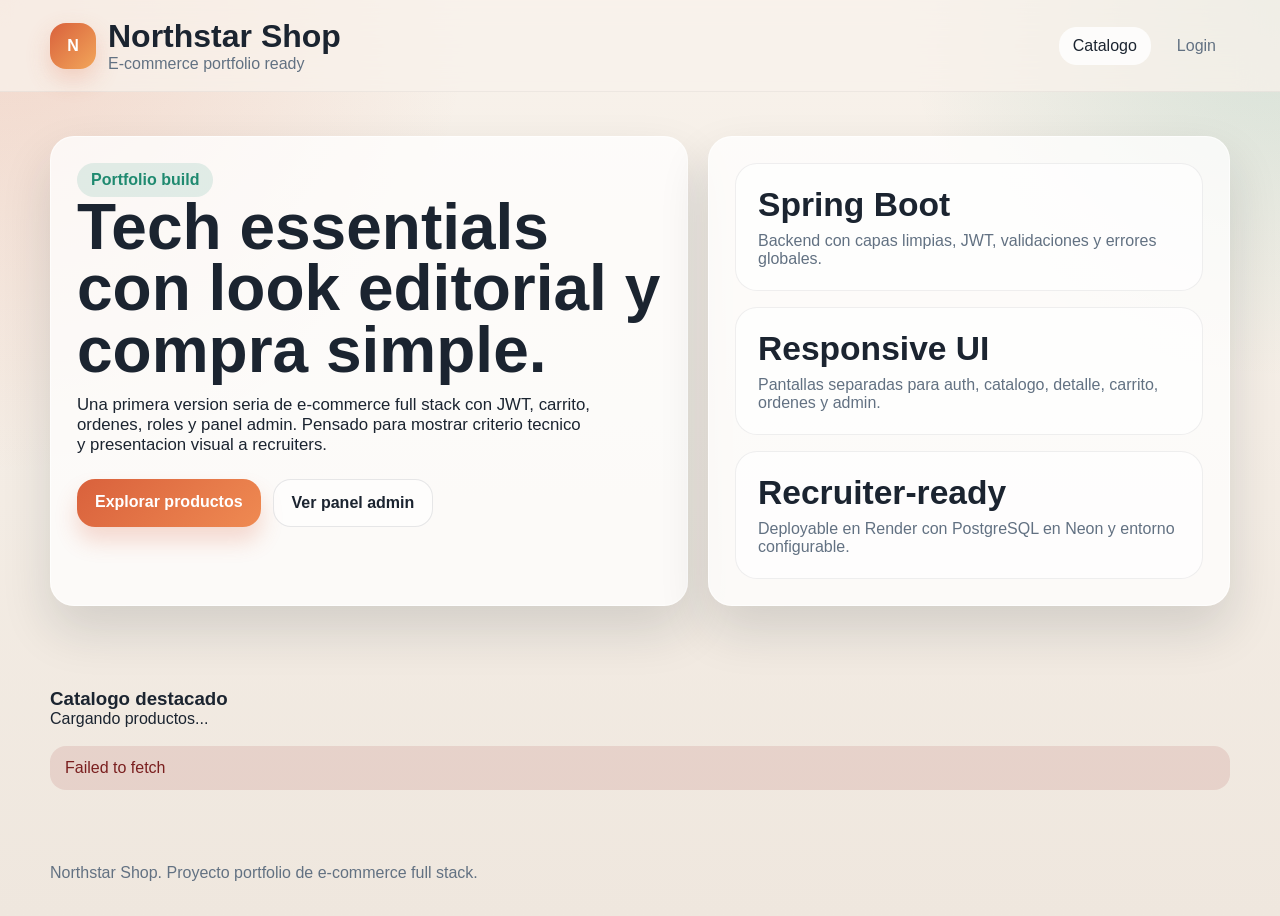
==== frontend/index.html @ 26df7581 "Initial portfolio e-commerce" ====
<!DOCTYPE html>
<html lang="es">
<head>
    <meta charset="UTF-8">
    <meta name="viewport" content="width=device-width, initial-scale=1.0">
    <title>Northstar Shop | Catalogo</title>
    <link rel="stylesheet" href="css/styles.css">
</head>
<body>
    <header class="topbar">
        <div class="shell topbar-inner">
            <a class="brand" href="index.html">
                <div class="brand-mark">N</div>
                <div class="brand-copy">
                    <h1>Northstar Shop</h1>
                    <p>E-commerce portfolio ready</p>
                </div>
            </a>
            <nav class="nav-links" data-auth-links></nav>
        </div>
    </header>

    <main>
        <section class="hero">
            <div class="shell hero-grid">
                <article class="hero-panel hero-copy">
                    <span class="eyebrow">Portfolio build</span>
                    <h2>Tech essentials con look editorial y compra simple.</h2>
                    <p>Una primera version seria de e-commerce full stack con JWT, carrito, ordenes, roles y panel admin. Pensado para mostrar criterio tecnico y presentacion visual a recruiters.</p>
                    <div class="cta-row">
                        <a class="btn" href="#catalog">Explorar productos</a>
                        <a class="btn-outline" href="admin.html">Ver panel admin</a>
                    </div>
                </article>
                <aside class="glass-card stats">
                    <div class="stat-card">
                        <strong>Spring Boot</strong>
                        <span class="meta">Backend con capas limpias, JWT, validaciones y errores globales.</span>
                    </div>
                    <div class="stat-card">
                        <strong>Responsive UI</strong>
                        <span class="meta">Pantallas separadas para auth, catalogo, detalle, carrito, ordenes y admin.</span>
                    </div>
                    <div class="stat-card">
                        <strong data-user-name>Recruiter-ready</strong>
                        <span class="meta">Deployable en Render con PostgreSQL en Neon y entorno configurable.</span>
                    </div>
                </aside>
            </div>
        </section>

        <section class="section" id="catalog">
            <div class="shell">
                <div class="section-head">
                    <div>
                        <h3>Catalogo destacado</h3>
                        <p id="catalogCount">Cargando productos...</p>
                    </div>
                    <div class="pill-row" id="categoryFilters"></div>
                </div>
                <div id="catalogMessage" class="message"></div>
                <div class="product-grid" id="productGrid"></div>
            </div>
        </section>
    </main>

    <footer class="footer">
        <div class="shell">Northstar Shop. Proyecto portfolio de e-commerce full stack.</div>
    </footer>

    <script src="js/config.js"></script>
    <script src="js/common.js"></script>
    <script src="js/catalog.js"></script>
</body>
</html>
---- frontend/css/styles.css ----
:root {
    --bg: #f4efe8;
    --surface: rgba(255, 255, 255, 0.72);
    --surface-strong: #fffaf5;
    --surface-dark: #1d2935;
    --text: #1b2430;
    --muted: #627182;
    --line: rgba(27, 36, 48, 0.09);
    --primary: #d9613c;
    --primary-dark: #b64727;
    --accent: #1f8a70;
    --shadow: 0 24px 50px rgba(23, 33, 43, 0.14);
    --radius: 24px;
    --radius-sm: 16px;
    --container: 1180px;
}

* { box-sizing: border-box; }
html { scroll-behavior: smooth; }
body {
    margin: 0;
    font-family: "Segoe UI", "Helvetica Neue", sans-serif;
    color: var(--text);
    background:
        radial-gradient(circle at top left, rgba(217, 97, 60, 0.18), transparent 30%),
        radial-gradient(circle at top right, rgba(31, 138, 112, 0.16), transparent 24%),
        linear-gradient(180deg, #f8f2eb 0%, #efe7de 100%);
    min-height: 100vh;
}
a { color: inherit; text-decoration: none; }
button, input, select, textarea { font: inherit; }
.shell { width: min(100% - 32px, var(--container)); margin: 0 auto; }
.topbar {
    position: sticky; top: 0; z-index: 50; backdrop-filter: blur(18px);
    background: rgba(248, 242, 235, 0.75); border-bottom: 1px solid rgba(27, 36, 48, 0.05);
}
.topbar-inner, .section-head, .cta-row, .pill-row, .nav-links, .quantity-row, .brand {
    display: flex; gap: 12px; flex-wrap: wrap;
}
.topbar-inner, .section-head { justify-content: space-between; align-items: end; }
.brand { align-items: center; }
.topbar-inner { padding: 18px 0; align-items: center; }
.brand-mark {
    width: 46px; height: 46px; border-radius: 16px; display: grid; place-items: center; color: white;
    font-weight: 800; background: linear-gradient(135deg, var(--primary), #f2a65a);
    box-shadow: 0 10px 24px rgba(217, 97, 60, 0.24);
}
.brand-copy h1, .brand-copy p, .section-head h3, .section-head p, .hero-copy h2, .hero-copy p { margin: 0; }
.brand-copy p, .meta, .helper-text, .empty-state, .notice { color: var(--muted); }
.nav-links a, .nav-links button, .pill, .btn, .btn-outline, .btn-muted, .danger-btn {
    border-radius: 18px; cursor: pointer; transition: 0.2s ease;
}
.nav-links a, .nav-links button, .pill {
    border: 0; background: transparent; padding: 10px 14px; color: var(--muted);
}
.nav-links a:hover, .nav-links button:hover, .nav-links .active { color: var(--text); background: rgba(255,255,255,0.8); }
.hero, .auth-wrapper, .detail-wrapper, .cart-wrapper, .orders-wrapper, .admin-wrapper { padding: 44px 0 54px; }
.hero-grid, .detail-grid, .cart-layout, .split-2, .product-grid, .admin-grid, .order-grid {
    display: grid; gap: 20px;
}
.hero-grid, .detail-grid { grid-template-columns: 1.1fr 0.9fr; }
.cart-layout { grid-template-columns: 1.5fr 0.9fr; overflow: hidden; }
.split-2 { grid-template-columns: repeat(2, 1fr); }
.product-grid, .admin-grid, .order-grid { grid-template-columns: repeat(auto-fit, minmax(260px, 1fr)); }
.hero-panel, .glass-card, .product-card, .order-card, .panel-card, .auth-card, .detail-grid, .cart-layout {
    background: rgba(255,255,255,0.75); border: 1px solid rgba(255,255,255,0.65); border-radius: var(--radius); box-shadow: var(--shadow);
}
.hero-copy, .stats, .auth-card, .detail-copy, .cart-items, .cart-summary, .order-card, .panel-card { padding: 26px; }
.stats { display: grid; gap: 16px; }
.stat-card { background: rgba(255,255,255,0.65); border-radius: 22px; padding: 22px; border: 1px solid rgba(27,36,48,0.07); }
.stat-card strong { display: block; font-size: 2.1rem; margin-bottom: 8px; }
.eyebrow, .label {
    display: inline-flex; padding: 8px 14px; border-radius: 999px; font-weight: 700;
    background: rgba(31,138,112,0.12); color: var(--accent);
}
.hero-copy h2 { font-size: clamp(2.2rem, 5vw, 4.2rem); line-height: 0.96; margin-bottom: 14px; }
.hero-copy p { margin-bottom: 24px; font-size: 1.05rem; max-width: 55ch; }
.btn, .btn-outline, .btn-muted, .danger-btn { border: 0; padding: 14px 18px; font-weight: 700; }
.btn { background: linear-gradient(135deg, var(--primary), #ef8a52); color: white; box-shadow: 0 14px 22px rgba(217,97,60,0.22); }
.btn-outline { border: 1px solid rgba(27,36,48,0.1); background: rgba(255,255,255,0.55); color: var(--text); }
.btn-muted { background: rgba(27,36,48,0.06); color: var(--text); }
.danger-btn { background: #982f2f; color: #fff; }
.pill { border: 1px solid rgba(27,36,48,0.08); background: rgba(255,255,255,0.55); }
.pill.active { background: var(--surface-dark); color: white; }
.section { padding: 28px 0 42px; }
.section-head { margin-bottom: 18px; }
.product-card { overflow: hidden; }
.product-card img, .detail-image img { width: 100%; height: 230px; object-fit: cover; display: block; }
.product-copy { padding: 18px; }
.price { font-size: 1.45rem; font-weight: 800; margin: 14px 0 10px; }
.stack, .form-grid, .field { display: grid; gap: 14px; }
.auth-card { width: min(100%, 520px); margin: 0 auto; }
.field label { font-size: 0.92rem; color: var(--muted); font-weight: 600; }
.field input, .field textarea, .field select {
    width: 100%; border: 1px solid rgba(27,36,48,0.1); background: rgba(255,255,255,0.86);
    padding: 14px 16px; border-radius: 16px; outline: none;
}
.field textarea { min-height: 120px; resize: vertical; }
.message { padding: 13px 15px; border-radius: 16px; display: none; margin-bottom: 14px; }
.message.error { display: block; background: rgba(152,47,47,0.12); color: #7a1f1f; }
.message.success { display: block; background: rgba(31,138,112,0.12); color: #13614f; }
.cart-summary { background: rgba(29,41,53,0.96); color: white; }
.cart-item {
    display: grid; grid-template-columns: 88px 1fr auto; gap: 16px; padding: 16px 0; border-bottom: 1px solid var(--line);
}
.cart-item img { width: 88px; height: 88px; object-fit: cover; border-radius: 18px; }
.table-shell { overflow-x: auto; }
table { width: 100%; border-collapse: collapse; }
th, td { text-align: left; padding: 14px 8px; border-bottom: 1px solid var(--line); }
.footer { padding: 18px 0 34px; color: var(--muted); }

@media (max-width: 960px) {
    .hero-grid, .detail-grid, .cart-layout { grid-template-columns: 1fr; }
}

@media (max-width: 720px) {
    .topbar-inner, .section-head { align-items: start; flex-direction: column; }
    .split-2 { grid-template-columns: 1fr; }
    .cart-item { grid-template-columns: 1fr; }
}
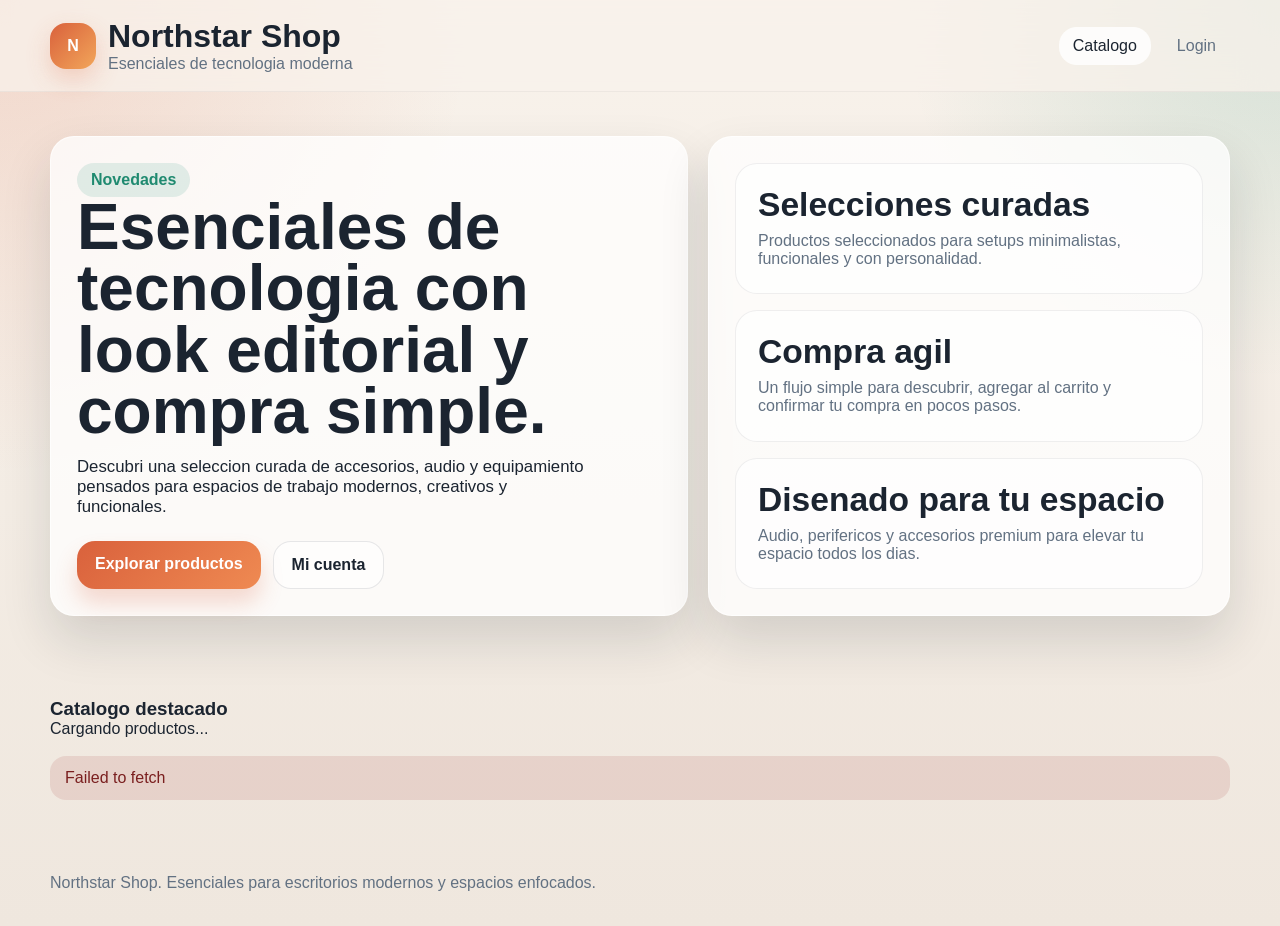
==== commit 1d46f5fc: "Translate storefront copy to Spanish" ====
--- a/frontend/index.html
+++ b/frontend/index.html
@@ -13,7 +13,7 @@
                 <div class="brand-mark">N</div>
                 <div class="brand-copy">
                     <h1>Northstar Shop</h1>
-                    <p>E-commerce portfolio ready</p>
+                    <p>Esenciales de tecnologia moderna</p>
                 </div>
             </a>
             <nav class="nav-links" data-auth-links></nav>
@@ -24,26 +24,26 @@
         <section class="hero">
             <div class="shell hero-grid">
                 <article class="hero-panel hero-copy">
-                    <span class="eyebrow">Portfolio build</span>
-                    <h2>Tech essentials con look editorial y compra simple.</h2>
-                    <p>Una primera version seria de e-commerce full stack con JWT, carrito, ordenes, roles y panel admin. Pensado para mostrar criterio tecnico y presentacion visual a recruiters.</p>
+                    <span class="eyebrow">Novedades</span>
+                    <h2>Esenciales de tecnologia con look editorial y compra simple.</h2>
+                    <p>Descubri una seleccion curada de accesorios, audio y equipamiento pensados para espacios de trabajo modernos, creativos y funcionales.</p>
                     <div class="cta-row">
                         <a class="btn" href="#catalog">Explorar productos</a>
-                        <a class="btn-outline" href="admin.html">Ver panel admin</a>
+                        <a class="btn-outline" href="login.html">Mi cuenta</a>
                     </div>
                 </article>
                 <aside class="glass-card stats">
                     <div class="stat-card">
-                        <strong>Spring Boot</strong>
-                        <span class="meta">Backend con capas limpias, JWT, validaciones y errores globales.</span>
+                        <strong>Selecciones curadas</strong>
+                        <span class="meta">Productos seleccionados para setups minimalistas, funcionales y con personalidad.</span>
                     </div>
                     <div class="stat-card">
-                        <strong>Responsive UI</strong>
-                        <span class="meta">Pantallas separadas para auth, catalogo, detalle, carrito, ordenes y admin.</span>
+                        <strong>Compra agil</strong>
+                        <span class="meta">Un flujo simple para descubrir, agregar al carrito y confirmar tu compra en pocos pasos.</span>
                     </div>
                     <div class="stat-card">
-                        <strong data-user-name>Recruiter-ready</strong>
-                        <span class="meta">Deployable en Render con PostgreSQL en Neon y entorno configurable.</span>
+                        <strong data-user-name>Disenado para tu espacio</strong>
+                        <span class="meta">Audio, perifericos y accesorios premium para elevar tu espacio todos los dias.</span>
                     </div>
                 </aside>
             </div>
@@ -65,7 +65,7 @@
     </main>
 
     <footer class="footer">
-        <div class="shell">Northstar Shop. Proyecto portfolio de e-commerce full stack.</div>
+        <div class="shell">Northstar Shop. Esenciales para escritorios modernos y espacios enfocados.</div>
     </footer>
 
     <script src="js/config.js"></script>
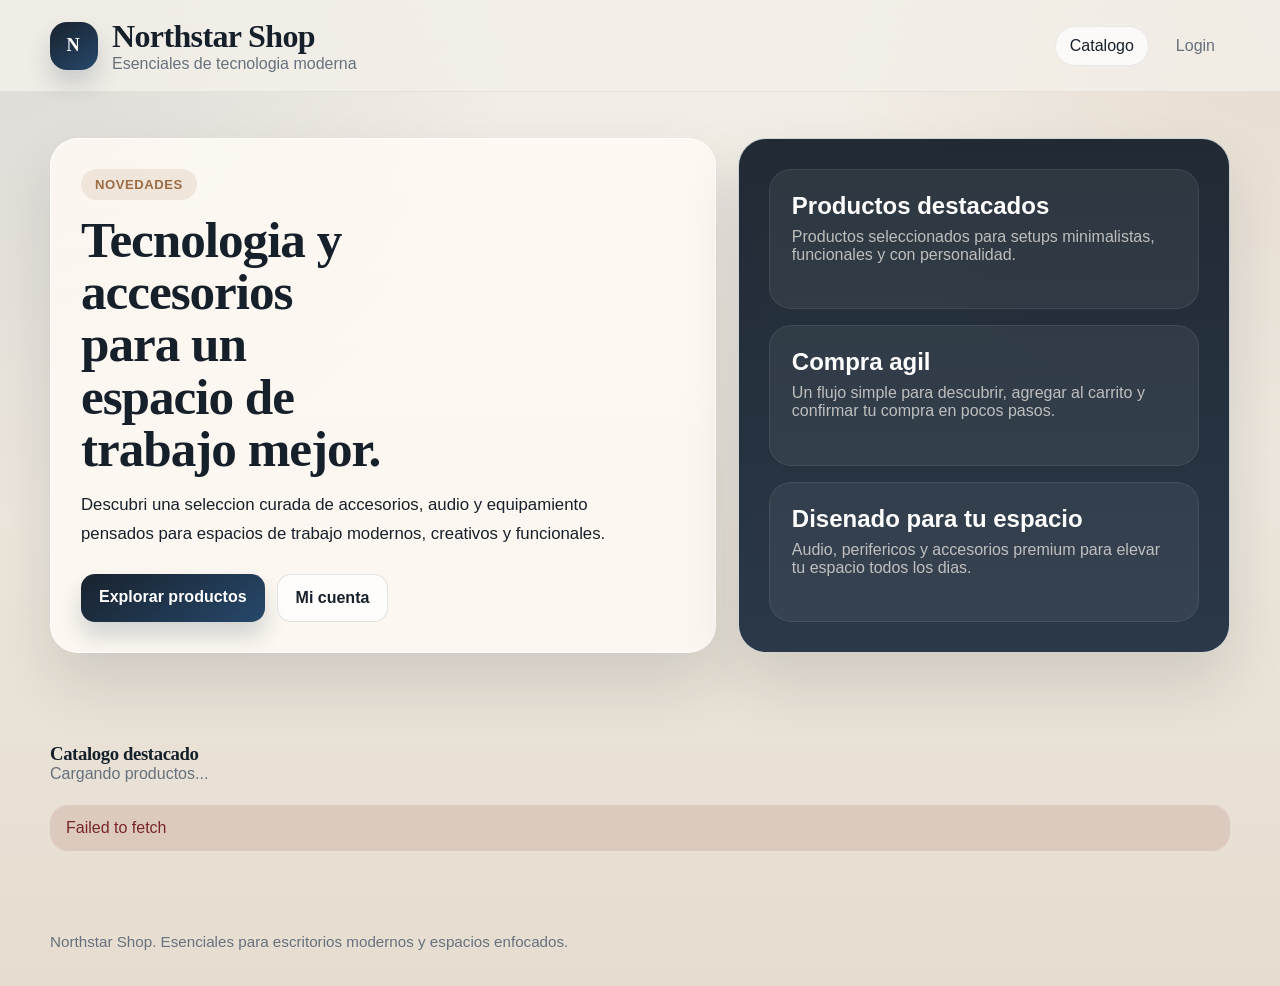
==== commit 21921e3e: "Refine hero copy and layout balance" ====
--- a/frontend/index.html
+++ b/frontend/index.html
@@ -25,7 +25,7 @@
             <div class="shell hero-grid">
                 <article class="hero-panel hero-copy">
                     <span class="eyebrow">Novedades</span>
-                    <h2>Esenciales de tecnologia con look editorial y compra simple.</h2>
+                    <h2>Tecnologia y accesorios para un espacio de trabajo mejor.</h2>
                     <p>Descubri una seleccion curada de accesorios, audio y equipamiento pensados para espacios de trabajo modernos, creativos y funcionales.</p>
                     <div class="cta-row">
                         <a class="btn" href="#catalog">Explorar productos</a>
@@ -34,7 +34,7 @@
                 </article>
                 <aside class="glass-card stats">
                     <div class="stat-card">
-                        <strong>Selecciones curadas</strong>
+                        <strong>Productos destacados</strong>
                         <span class="meta">Productos seleccionados para setups minimalistas, funcionales y con personalidad.</span>
                     </div>
                     <div class="stat-card">
--- a/frontend/css/styles.css
+++ b/frontend/css/styles.css
@@ -1,120 +1,564 @@
 :root {
-    --bg: #f4efe8;
-    --surface: rgba(255, 255, 255, 0.72);
-    --surface-strong: #fffaf5;
-    --surface-dark: #1d2935;
-    --text: #1b2430;
-    --muted: #627182;
-    --line: rgba(27, 36, 48, 0.09);
-    --primary: #d9613c;
-    --primary-dark: #b64727;
-    --accent: #1f8a70;
-    --shadow: 0 24px 50px rgba(23, 33, 43, 0.14);
-    --radius: 24px;
-    --radius-sm: 16px;
+    --bg: #f3efe8;
+    --bg-deep: #e6ddd0;
+    --surface: rgba(255, 251, 245, 0.84);
+    --surface-strong: #fffdf9;
+    --surface-dark: #18222d;
+    --surface-dark-soft: #223142;
+    --text: #16202a;
+    --muted: #66717d;
+    --line: rgba(22, 32, 42, 0.1);
+    --line-strong: rgba(22, 32, 42, 0.18);
+    --primary: #16324f;
+    --primary-soft: #27486b;
+    --accent: #9c6b44;
+    --accent-soft: rgba(156, 107, 68, 0.12);
+    --success-bg: rgba(31, 123, 91, 0.12);
+    --success-text: #175f47;
+    --danger-bg: rgba(142, 47, 47, 0.12);
+    --danger-text: #772727;
+    --shadow-lg: 0 30px 60px rgba(16, 24, 32, 0.12);
+    --shadow-md: 0 18px 34px rgba(16, 24, 32, 0.08);
+    --radius-xl: 28px;
+    --radius-lg: 22px;
+    --radius-md: 18px;
+    --radius-sm: 14px;
     --container: 1180px;
 }
 
-* { box-sizing: border-box; }
-html { scroll-behavior: smooth; }
+* {
+    box-sizing: border-box;
+}
+
+html {
+    scroll-behavior: smooth;
+}
+
 body {
     margin: 0;
-    font-family: "Segoe UI", "Helvetica Neue", sans-serif;
+    min-height: 100vh;
+    font-family: "Aptos", "Segoe UI Variable", "Segoe UI", sans-serif;
     color: var(--text);
     background:
-        radial-gradient(circle at top left, rgba(217, 97, 60, 0.18), transparent 30%),
-        radial-gradient(circle at top right, rgba(31, 138, 112, 0.16), transparent 24%),
-        linear-gradient(180deg, #f8f2eb 0%, #efe7de 100%);
-    min-height: 100vh;
-}
-a { color: inherit; text-decoration: none; }
-button, input, select, textarea { font: inherit; }
-.shell { width: min(100% - 32px, var(--container)); margin: 0 auto; }
+        radial-gradient(circle at top left, rgba(22, 50, 79, 0.1), transparent 32%),
+        radial-gradient(circle at top right, rgba(156, 107, 68, 0.14), transparent 28%),
+        linear-gradient(180deg, var(--bg) 0%, var(--bg-deep) 100%);
+}
+
+a {
+    color: inherit;
+    text-decoration: none;
+}
+
+button,
+input,
+select,
+textarea {
+    font: inherit;
+}
+
+.shell {
+    width: min(100% - 32px, var(--container));
+    margin: 0 auto;
+}
+
 .topbar {
-    position: sticky; top: 0; z-index: 50; backdrop-filter: blur(18px);
-    background: rgba(248, 242, 235, 0.75); border-bottom: 1px solid rgba(27, 36, 48, 0.05);
-}
-.topbar-inner, .section-head, .cta-row, .pill-row, .nav-links, .quantity-row, .brand {
-    display: flex; gap: 12px; flex-wrap: wrap;
-}
-.topbar-inner, .section-head { justify-content: space-between; align-items: end; }
-.brand { align-items: center; }
-.topbar-inner { padding: 18px 0; align-items: center; }
+    position: sticky;
+    top: 0;
+    z-index: 50;
+    backdrop-filter: blur(18px);
+    background: rgba(243, 239, 232, 0.86);
+    border-bottom: 1px solid rgba(22, 32, 42, 0.06);
+}
+
+.topbar-inner,
+.section-head,
+.cta-row,
+.pill-row,
+.nav-links,
+.quantity-row,
+.brand {
+    display: flex;
+    gap: 12px;
+    flex-wrap: wrap;
+}
+
+.topbar-inner,
+.section-head {
+    justify-content: space-between;
+}
+
+.topbar-inner {
+    align-items: center;
+    padding: 18px 0;
+}
+
+.section-head {
+    align-items: flex-end;
+    margin-bottom: 22px;
+}
+
+.brand {
+    align-items: center;
+    gap: 14px;
+}
+
 .brand-mark {
-    width: 46px; height: 46px; border-radius: 16px; display: grid; place-items: center; color: white;
-    font-weight: 800; background: linear-gradient(135deg, var(--primary), #f2a65a);
-    box-shadow: 0 10px 24px rgba(217, 97, 60, 0.24);
-}
-.brand-copy h1, .brand-copy p, .section-head h3, .section-head p, .hero-copy h2, .hero-copy p { margin: 0; }
-.brand-copy p, .meta, .helper-text, .empty-state, .notice { color: var(--muted); }
-.nav-links a, .nav-links button, .pill, .btn, .btn-outline, .btn-muted, .danger-btn {
-    border-radius: 18px; cursor: pointer; transition: 0.2s ease;
-}
-.nav-links a, .nav-links button, .pill {
-    border: 0; background: transparent; padding: 10px 14px; color: var(--muted);
-}
-.nav-links a:hover, .nav-links button:hover, .nav-links .active { color: var(--text); background: rgba(255,255,255,0.8); }
-.hero, .auth-wrapper, .detail-wrapper, .cart-wrapper, .orders-wrapper, .admin-wrapper { padding: 44px 0 54px; }
-.hero-grid, .detail-grid, .cart-layout, .split-2, .product-grid, .admin-grid, .order-grid {
-    display: grid; gap: 20px;
-}
-.hero-grid, .detail-grid { grid-template-columns: 1.1fr 0.9fr; }
-.cart-layout { grid-template-columns: 1.5fr 0.9fr; overflow: hidden; }
-.split-2 { grid-template-columns: repeat(2, 1fr); }
-.product-grid, .admin-grid, .order-grid { grid-template-columns: repeat(auto-fit, minmax(260px, 1fr)); }
-.hero-panel, .glass-card, .product-card, .order-card, .panel-card, .auth-card, .detail-grid, .cart-layout {
-    background: rgba(255,255,255,0.75); border: 1px solid rgba(255,255,255,0.65); border-radius: var(--radius); box-shadow: var(--shadow);
-}
-.hero-copy, .stats, .auth-card, .detail-copy, .cart-items, .cart-summary, .order-card, .panel-card { padding: 26px; }
-.stats { display: grid; gap: 16px; }
-.stat-card { background: rgba(255,255,255,0.65); border-radius: 22px; padding: 22px; border: 1px solid rgba(27,36,48,0.07); }
-.stat-card strong { display: block; font-size: 2.1rem; margin-bottom: 8px; }
-.eyebrow, .label {
-    display: inline-flex; padding: 8px 14px; border-radius: 999px; font-weight: 700;
-    background: rgba(31,138,112,0.12); color: var(--accent);
-}
-.hero-copy h2 { font-size: clamp(2.2rem, 5vw, 4.2rem); line-height: 0.96; margin-bottom: 14px; }
-.hero-copy p { margin-bottom: 24px; font-size: 1.05rem; max-width: 55ch; }
-.btn, .btn-outline, .btn-muted, .danger-btn { border: 0; padding: 14px 18px; font-weight: 700; }
-.btn { background: linear-gradient(135deg, var(--primary), #ef8a52); color: white; box-shadow: 0 14px 22px rgba(217,97,60,0.22); }
-.btn-outline { border: 1px solid rgba(27,36,48,0.1); background: rgba(255,255,255,0.55); color: var(--text); }
-.btn-muted { background: rgba(27,36,48,0.06); color: var(--text); }
-.danger-btn { background: #982f2f; color: #fff; }
-.pill { border: 1px solid rgba(27,36,48,0.08); background: rgba(255,255,255,0.55); }
-.pill.active { background: var(--surface-dark); color: white; }
-.section { padding: 28px 0 42px; }
-.section-head { margin-bottom: 18px; }
-.product-card { overflow: hidden; }
-.product-card img, .detail-image img { width: 100%; height: 230px; object-fit: cover; display: block; }
-.product-copy { padding: 18px; }
-.price { font-size: 1.45rem; font-weight: 800; margin: 14px 0 10px; }
-.stack, .form-grid, .field { display: grid; gap: 14px; }
-.auth-card { width: min(100%, 520px); margin: 0 auto; }
-.field label { font-size: 0.92rem; color: var(--muted); font-weight: 600; }
-.field input, .field textarea, .field select {
-    width: 100%; border: 1px solid rgba(27,36,48,0.1); background: rgba(255,255,255,0.86);
-    padding: 14px 16px; border-radius: 16px; outline: none;
-}
-.field textarea { min-height: 120px; resize: vertical; }
-.message { padding: 13px 15px; border-radius: 16px; display: none; margin-bottom: 14px; }
-.message.error { display: block; background: rgba(152,47,47,0.12); color: #7a1f1f; }
-.message.success { display: block; background: rgba(31,138,112,0.12); color: #13614f; }
-.cart-summary { background: rgba(29,41,53,0.96); color: white; }
+    width: 48px;
+    height: 48px;
+    display: grid;
+    place-items: center;
+    border-radius: 17px;
+    background: linear-gradient(145deg, var(--surface-dark), var(--primary-soft));
+    color: #fff;
+    font-family: Georgia, "Times New Roman", serif;
+    font-size: 1.15rem;
+    font-weight: 700;
+    letter-spacing: 0.08em;
+    box-shadow: 0 14px 24px rgba(22, 50, 79, 0.18);
+}
+
+.brand-copy h1,
+.brand-copy p,
+.section-head h3,
+.section-head p,
+.hero-copy h2,
+.hero-copy p {
+    margin: 0;
+}
+
+.brand-copy h1,
+.hero-copy h2,
+.section-head h3,
+.price,
+.order-card h3 {
+    font-family: Georgia, "Times New Roman", serif;
+    letter-spacing: -0.02em;
+}
+
+.brand-copy p,
+.meta,
+.helper-text,
+.empty-state,
+.notice,
+.section-head p {
+    color: var(--muted);
+}
+
+.nav-links a,
+.nav-links button {
+    border: 1px solid transparent;
+    background: transparent;
+    color: var(--muted);
+    padding: 10px 14px;
+    border-radius: 999px;
+    cursor: pointer;
+    transition: 0.2s ease;
+}
+
+.nav-links a:hover,
+.nav-links button:hover,
+.nav-links .active {
+    color: var(--text);
+    border-color: rgba(22, 32, 42, 0.08);
+    background: rgba(255, 255, 255, 0.74);
+}
+
+.hero,
+.auth-wrapper,
+.detail-wrapper,
+.cart-wrapper,
+.orders-wrapper,
+.admin-wrapper {
+    padding: 46px 0 60px;
+}
+
+.hero-grid,
+.detail-grid,
+.cart-layout,
+.split-2,
+.product-grid,
+.admin-grid,
+.order-grid {
+    display: grid;
+    gap: 22px;
+}
+
+.hero-grid,
+.detail-grid {
+    grid-template-columns: 1.15fr 0.85fr;
+}
+
+.cart-layout {
+    grid-template-columns: 1.45fr 0.92fr;
+    overflow: hidden;
+}
+
+.split-2 {
+    grid-template-columns: repeat(2, 1fr);
+}
+
+.product-grid,
+.admin-grid,
+.order-grid {
+    grid-template-columns: repeat(auto-fit, minmax(265px, 1fr));
+}
+
+.hero-panel,
+.glass-card,
+.product-card,
+.order-card,
+.panel-card,
+.auth-card,
+.detail-grid,
+.cart-layout {
+    background: var(--surface);
+    border: 1px solid rgba(255, 255, 255, 0.78);
+    border-radius: var(--radius-xl);
+    box-shadow: var(--shadow-lg);
+}
+
+.hero-copy,
+.stats,
+.auth-card,
+.detail-copy,
+.cart-items,
+.cart-summary,
+.order-card,
+.panel-card {
+    padding: 30px;
+}
+
+.stats {
+    display: grid;
+    gap: 16px;
+    background:
+        linear-gradient(180deg, rgba(24, 34, 45, 0.96), rgba(34, 49, 66, 0.96));
+    color: #f5f1ea;
+}
+
+.stat-card {
+    padding: 22px;
+    border-radius: var(--radius-lg);
+    background: rgba(255, 255, 255, 0.06);
+    border: 1px solid rgba(255, 255, 255, 0.08);
+}
+
+.stat-card strong {
+    display: block;
+    margin-bottom: 8px;
+    color: #fff;
+    font-size: 1.5rem;
+}
+
+.stat-card .meta {
+    color: rgba(245, 241, 234, 0.72);
+}
+
+.eyebrow,
+.label {
+    display: inline-flex;
+    align-items: center;
+    gap: 8px;
+    padding: 8px 14px;
+    border-radius: 999px;
+    background: var(--accent-soft);
+    color: var(--accent);
+    font-size: 0.82rem;
+    font-weight: 700;
+    letter-spacing: 0.04em;
+    text-transform: uppercase;
+}
+
+.hero-copy h2 {
+    max-width: 12ch;
+    margin: 14px 0 16px;
+    font-size: clamp(2.15rem, 4vw, 3.7rem);
+    line-height: 1.02;
+}
+
+.hero-copy p {
+    max-width: 58ch;
+    margin-bottom: 26px;
+    font-size: 1.05rem;
+    line-height: 1.7;
+}
+
+.btn,
+.btn-outline,
+.btn-muted,
+.danger-btn {
+    border: 0;
+    border-radius: var(--radius-sm);
+    padding: 14px 18px;
+    font-weight: 700;
+    cursor: pointer;
+    transition: 0.2s ease;
+}
+
+.btn {
+    background: linear-gradient(145deg, var(--surface-dark), var(--primary-soft));
+    color: #fff;
+    box-shadow: 0 14px 22px rgba(22, 50, 79, 0.18);
+}
+
+.btn:hover,
+.btn-outline:hover,
+.btn-muted:hover,
+.danger-btn:hover {
+    transform: translateY(-1px);
+}
+
+.btn-outline {
+    border: 1px solid rgba(22, 32, 42, 0.12);
+    background: rgba(255, 255, 255, 0.72);
+    color: var(--text);
+}
+
+.btn-muted {
+    background: rgba(22, 32, 42, 0.06);
+    color: var(--text);
+}
+
+.danger-btn {
+    background: #8a3434;
+    color: #fff;
+}
+
+.pill {
+    border: 1px solid rgba(22, 32, 42, 0.08);
+    background: rgba(255, 255, 255, 0.74);
+    color: var(--text);
+    padding: 10px 16px;
+    border-radius: 999px;
+    cursor: pointer;
+    transition: 0.2s ease;
+}
+
+.pill:hover {
+    border-color: rgba(22, 32, 42, 0.16);
+}
+
+.pill.active {
+    background: var(--surface-dark);
+    border-color: transparent;
+    color: #fff;
+}
+
+.section {
+    padding: 30px 0 46px;
+}
+
+.product-card {
+    overflow: hidden;
+    background: rgba(255, 253, 249, 0.88);
+    border: 1px solid rgba(255, 255, 255, 0.85);
+}
+
+.product-card img,
+.detail-image img {
+    width: 100%;
+    height: 245px;
+    display: block;
+    object-fit: cover;
+}
+
+.product-copy {
+    padding: 20px;
+}
+
+.product-copy h4 {
+    margin: 14px 0 10px;
+    font-size: 1.15rem;
+}
+
+.price {
+    margin: 16px 0 12px;
+    font-size: 1.55rem;
+    color: var(--surface-dark);
+}
+
+.stack,
+.form-grid,
+.field {
+    display: grid;
+    gap: 14px;
+}
+
+.auth-card {
+    width: min(100%, 520px);
+    margin: 0 auto;
+}
+
+.field label {
+    color: var(--muted);
+    font-size: 0.92rem;
+    font-weight: 700;
+}
+
+.field input,
+.field textarea,
+.field select {
+    width: 100%;
+    border: 1px solid rgba(22, 32, 42, 0.1);
+    background: rgba(255, 255, 255, 0.92);
+    color: var(--text);
+    padding: 14px 16px;
+    border-radius: 16px;
+    outline: none;
+    transition: 0.2s ease;
+}
+
+.field input:focus,
+.field textarea:focus,
+.field select:focus {
+    border-color: rgba(22, 50, 79, 0.34);
+    box-shadow: 0 0 0 4px rgba(22, 50, 79, 0.08);
+}
+
+.field textarea {
+    min-height: 120px;
+    resize: vertical;
+}
+
+.message {
+    display: none;
+    margin-bottom: 16px;
+    padding: 14px 16px;
+    border-radius: var(--radius-md);
+}
+
+.message.error {
+    display: block;
+    background: var(--danger-bg);
+    color: var(--danger-text);
+}
+
+.message.success {
+    display: block;
+    background: var(--success-bg);
+    color: var(--success-text);
+}
+
+.detail-grid {
+    overflow: hidden;
+}
+
+.detail-copy {
+    align-content: center;
+}
+
+.detail-copy h2 {
+    margin: 14px 0 14px;
+    font-family: Georgia, "Times New Roman", serif;
+    font-size: clamp(2rem, 4vw, 3rem);
+    line-height: 1;
+}
+
+.cart-summary {
+    background:
+        linear-gradient(180deg, rgba(24, 34, 45, 0.98), rgba(34, 49, 66, 0.98));
+    color: #f5f1ea;
+}
+
+.cart-summary .meta,
+.cart-summary .notice {
+    color: rgba(245, 241, 234, 0.72);
+}
+
 .cart-item {
-    display: grid; grid-template-columns: 88px 1fr auto; gap: 16px; padding: 16px 0; border-bottom: 1px solid var(--line);
-}
-.cart-item img { width: 88px; height: 88px; object-fit: cover; border-radius: 18px; }
-.table-shell { overflow-x: auto; }
-table { width: 100%; border-collapse: collapse; }
-th, td { text-align: left; padding: 14px 8px; border-bottom: 1px solid var(--line); }
-.footer { padding: 18px 0 34px; color: var(--muted); }
+    display: grid;
+    grid-template-columns: 88px 1fr auto;
+    gap: 16px;
+    padding: 18px 0;
+    border-bottom: 1px solid var(--line);
+}
+
+.cart-item img {
+    width: 88px;
+    height: 88px;
+    object-fit: cover;
+    border-radius: 18px;
+}
+
+.quantity-row {
+    align-items: center;
+}
+
+.quantity-row input {
+    width: 78px;
+}
+
+.order-card,
+.panel-card {
+    background: rgba(255, 253, 249, 0.9);
+}
+
+.table-shell {
+    overflow-x: auto;
+}
+
+table {
+    width: 100%;
+    border-collapse: collapse;
+}
+
+th,
+td {
+    text-align: left;
+    padding: 14px 8px;
+    border-bottom: 1px solid var(--line);
+}
+
+th {
+    color: var(--muted);
+    font-size: 0.86rem;
+    font-weight: 700;
+    text-transform: uppercase;
+    letter-spacing: 0.04em;
+}
+
+.footer {
+    padding: 20px 0 36px;
+    color: var(--muted);
+    font-size: 0.95rem;
+}
 
 @media (max-width: 960px) {
-    .hero-grid, .detail-grid, .cart-layout { grid-template-columns: 1fr; }
+    .hero-grid,
+    .detail-grid,
+    .cart-layout {
+        grid-template-columns: 1fr;
+    }
+
+    .hero-copy h2 {
+        max-width: 14ch;
+    }
 }
 
 @media (max-width: 720px) {
-    .topbar-inner, .section-head { align-items: start; flex-direction: column; }
-    .split-2 { grid-template-columns: 1fr; }
-    .cart-item { grid-template-columns: 1fr; }
-}
+    .topbar-inner,
+    .section-head {
+        align-items: flex-start;
+        flex-direction: column;
+    }
+
+    .split-2 {
+        grid-template-columns: 1fr;
+    }
+
+    .hero-copy,
+    .stats,
+    .auth-card,
+    .detail-copy,
+    .cart-items,
+    .cart-summary,
+    .order-card,
+    .panel-card {
+        padding: 22px;
+    }
+
+    .cart-item {
+        grid-template-columns: 1fr;
+    }
+}
